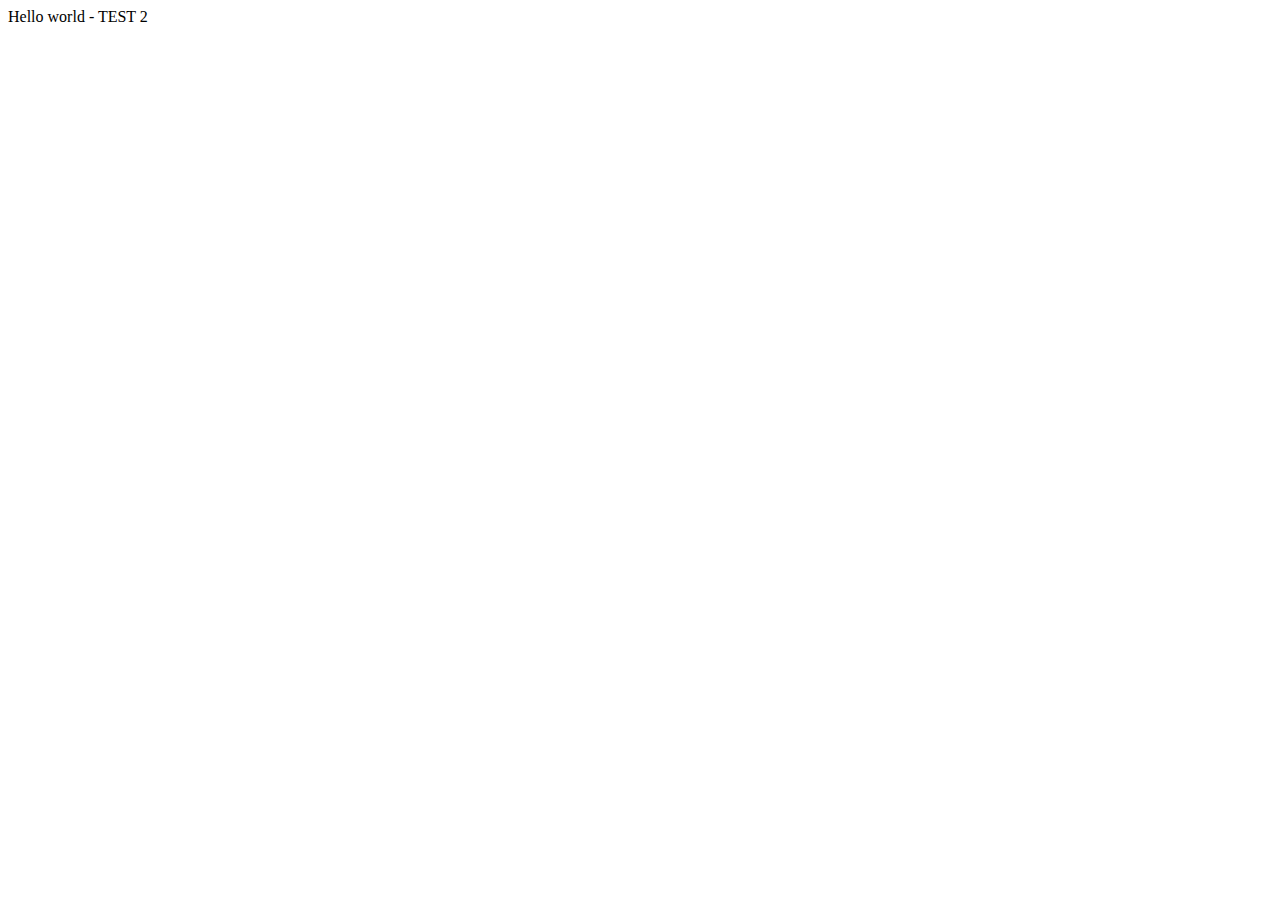
==== index.html @ 899333e4 "Add files in upload" ====
<!DOCTYPE html>
<html>

<head>
  <meta charset="utf-8">
  <meta name="viewport" content="width=device-width">
  <title>replit</title>
  <link href="style.css" rel="stylesheet" type="text/css" />
</head>

<body>
  Hello world - TEST 2
  <script src="script.js"></script>

  <!--
  This script places a badge on your repl's full-browser view back to your repl's cover
  page. Try various colors for the theme: dark, light, red, orange, yellow, lime, green,
  teal, blue, blurple, magenta, pink!
  -->
  <script src="https://replit.com/public/js/replit-badge-v2.js" theme="dark" position="bottom-right"></script>
</body>

</html>
---- style.css ----
html {
  height: 100%;
  width: 100%;
}
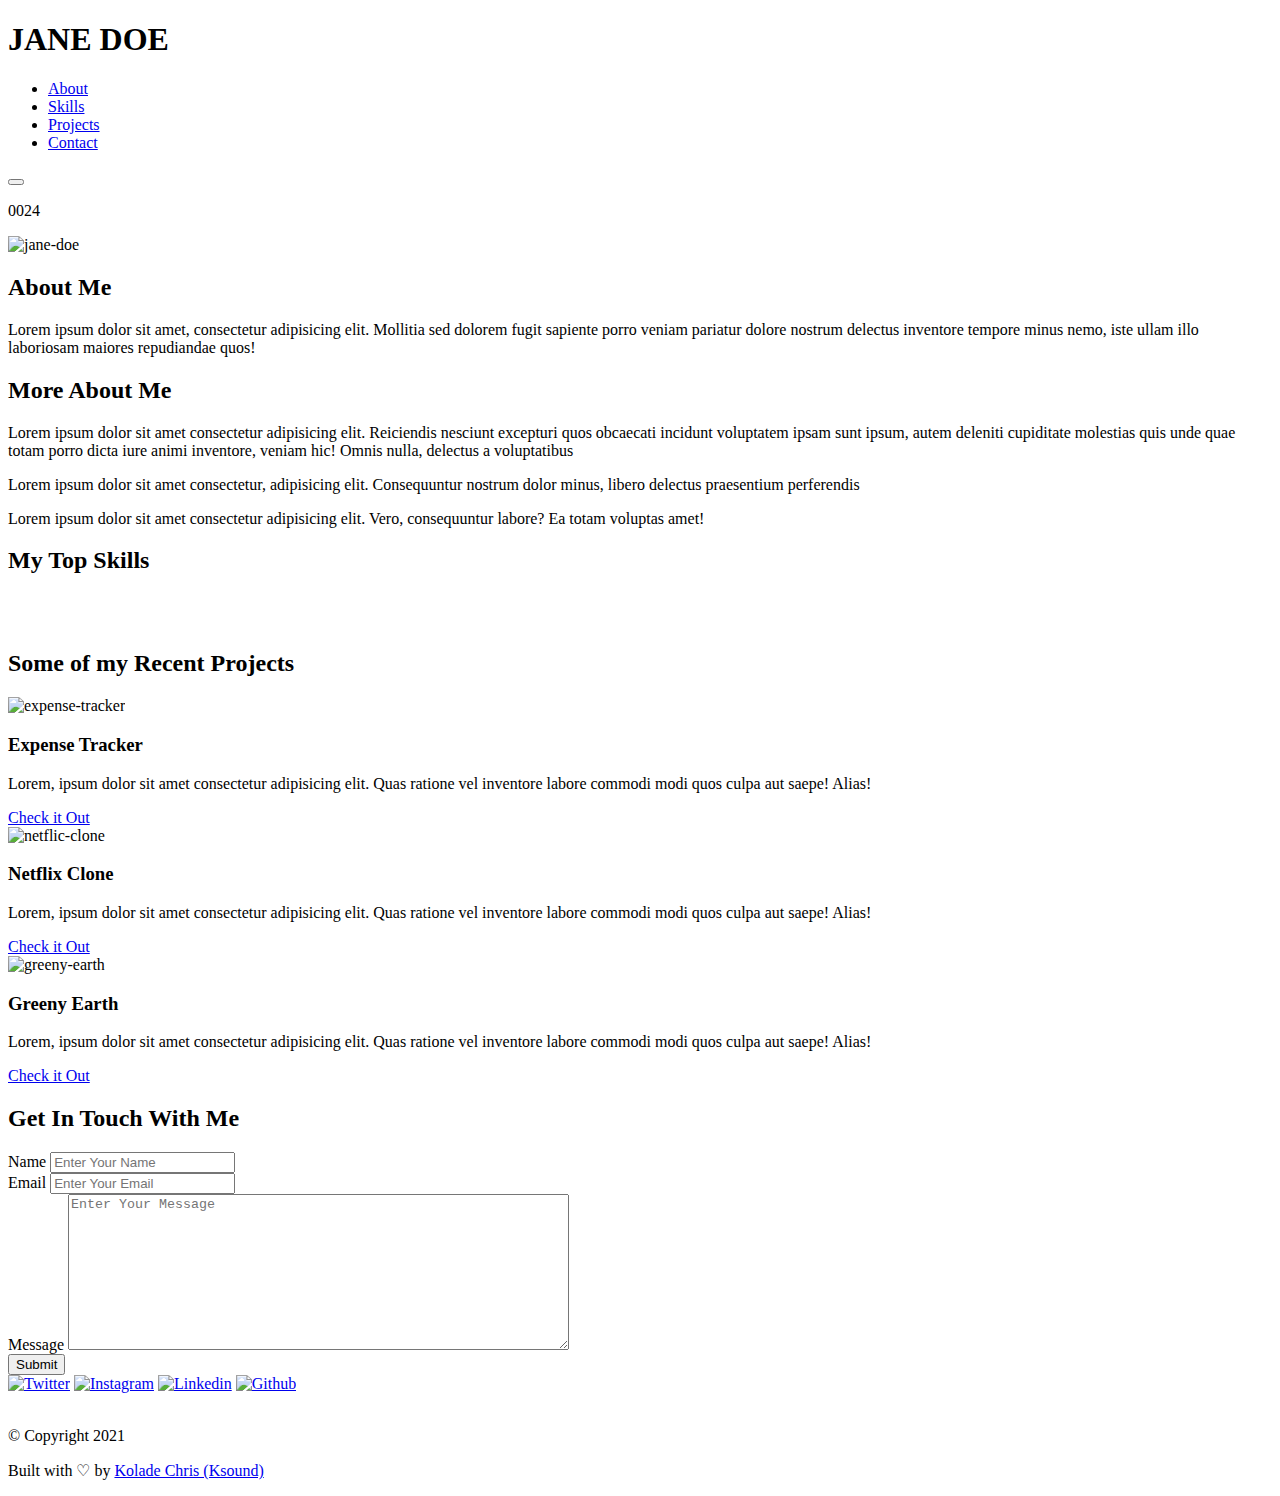
==== commit a3aa6e24: "Upload starter files" ====
--- a/index.html
+++ b/index.html
@@ -1,23 +1,187 @@
 <!DOCTYPE html>
-<html>
+<html lang="en">
 
 <head>
-  <meta charset="utf-8">
-  <meta name="viewport" content="width=device-width">
-  <title>replit</title>
-  <link href="style.css" rel="stylesheet" type="text/css" />
+  <meta charset="UTF-8" />
+  <meta http-equiv="X-UA-Compatible" content="IE=edge" />
+  <meta name="viewport" content="width=device-width, initial-scale=1.0" />
+
+  <!--CSS Styles -->
+  <link rel="stylesheet" href="assets/css/styles.css" />
+
+  <!-- Favicons -->
+  <link rel="apple-touch-icon" sizes="180x180" href="assets/icons/apple-touch-icon.png" />
+  <link rel="icon" type="image/png" sizes="32x32" href="assets/icons/favicon-32x32.png" />
+
+  <!-- Animate CSS CDN -->
+  <link rel="stylesheet" href="https://cdnjs.cloudflare.com/ajax/libs/animate.css/4.1.1/animate.min.css" />
+  <title>Jane Doe | Web Developer</title>
 </head>
 
 <body>
-  Hello world - TEST 2
-  <script src="script.js"></script>
+  <!-- Navbar -->
+  <nav>
+    <h1>JANE DOE</h1>
+    <ul class="navigation">
+      <li><a href="#about" class="nav-link">About</a></li>
+      <li><a href="#skills" class="nav-link">Skills</a></li>
+      <li><a href="#projects" class="nav-link">Projects</a></li>
+      <li><a href="#contact" class="nav-link">Contact</a></li>
+    </ul>
+    <button class="burger-menu" id="burger-menu">
+      <ion-icon class="bars" name="menu-outline"></ion-icon>
+      <!-- <ion-icon class="times" name="close-outline"></ion-icon> -->
+    </button>
+  </nav>
 
-  <!--
-  This script places a badge on your repl's full-browser view back to your repl's cover
-  page. Try various colors for the theme: dark, light, red, orange, yellow, lime, green,
-  teal, blue, blurple, magenta, pink!
-  -->
-  <script src="https://replit.com/public/js/replit-badge-v2.js" theme="dark" position="bottom-right"></script>
+  <p> 0024 </p>
+
+  <!-- Hero Section -->
+  <section class="hero" id="about">
+    <img src="assets/images/wfh_1.svg" alt="jane-doe" loading="lazy" class="hero-img" />
+    <div class="bio animate__animated animate__shakeX">
+      <h2 class="bio-title">About Me</h2>
+      <p class="bio-text">
+        Lorem ipsum dolor sit amet, consectetur adipisicing elit. Mollitia sed
+        dolorem fugit sapiente porro veniam pariatur dolore nostrum delectus
+        inventore tempore minus nemo, iste ullam illo laboriosam maiores
+        repudiandae quos!
+      </p>
+    </div>
+  </section>
+
+  <!-- More about -->
+  <section class="more-about">
+    <h2>More About Me</h2>
+    <p>
+      Lorem ipsum dolor sit amet consectetur adipisicing elit. Reiciendis
+      nesciunt excepturi quos obcaecati incidunt voluptatem ipsam sunt ipsum,
+      autem deleniti cupiditate molestias quis unde quae totam porro dicta
+      iure animi inventore, veniam hic! Omnis nulla, delectus a voluptatibus
+    </p>
+    <p>
+      Lorem ipsum dolor sit amet consectetur, adipisicing elit. Consequuntur
+      nostrum dolor minus, libero delectus praesentium perferendis
+    </p>
+    <p>
+      Lorem ipsum dolor sit amet consectetur adipisicing elit. Vero,
+      consequuntur labore? Ea totam voluptas amet!
+    </p>
+  </section>
+
+  <!-- Skills section -->
+  <section class="skills" id="skills">
+    <h2 class="skill-header">My Top Skills</h2>
+
+    <div class="skills-wrapper">
+      <div class="first-set animate__animated animate__pulse">
+        <img src="assets/icons/icons8-html-5.svg" alt="" loading="lazy" class="icon icon-card" />
+        <img src="assets/icons/icons8-css3.svg" alt="" loading="lazy" class="icon icon-card" />
+        <img src="assets/icons/icons8-javascript.svg" alt="" loading="lazy" class="icon icon-card" />
+      </div>
+
+      <div class="second-set animate__animated animate__pulse">
+        <img src="assets/icons/icons8-bootstrap.svg" alt="" loading="lazy" class="icon icon-card" />
+        <img src="assets/icons/icons8-react-native.svg" alt="" loading="lazy" class="icon icon-card" />
+        <img src="assets/icons/icons8-git.svg" alt="" loading="lazy" class="icon icon-card" />
+      </div>
+    </div>
+  </section>
+
+  <!-- Projects section -->
+  <section class="projects" id="projects">
+    <h2 class="projects-title">Some of my Recent Projects</h2>
+    <div class="projects-container">
+      <div class="project-container project-card">
+        <img src="assets/images/expenseTracker.png" alt="expense-tracker" loading="lazy" class="project-pic" />
+        <h3 class="project-title">Expense Tracker</h3>
+        <p class="project-details">
+          Lorem, ipsum dolor sit amet consectetur adipisicing elit. Quas
+          ratione vel inventore labore commodi modi quos culpa aut saepe!
+          Alias!
+        </p>
+        <a href="#" target="_blank" class="project-link">Check it Out</a>
+      </div>
+      <div class="project-container project-card">
+        <img src="assets/images/netflixClone.png" alt="netflic-clone" loading="lazy" class="project-pic" />
+        <h3 class="project-title">Netflix Clone</h3>
+        <p class="project-details">
+          Lorem, ipsum dolor sit amet consectetur adipisicing elit. Quas
+          ratione vel inventore labore commodi modi quos culpa aut saepe!
+          Alias!
+        </p>
+        <a href="#" target="_blank" class="project-link">Check it Out</a>
+      </div>
+      <div class="project-container project-card">
+        <img src="assets/images/greenyEarth.png" alt="greeny-earth" loading="lazy" class="project-pic" />
+        <h3 class="project-title">Greeny Earth</h3>
+        <p class="project-details">
+          Lorem, ipsum dolor sit amet consectetur adipisicing elit. Quas
+          ratione vel inventore labore commodi modi quos culpa aut saepe!
+          Alias!
+        </p>
+        <a href="#" target="_blank" class="project-link">Check it Out</a>
+      </div>
+    </div>
+  </section>
+
+  <!-- Contact section -->
+  <section class="contact" id="contact">
+    <h2>Get In Touch With Me</h2>
+    <div class="contact-form-container">
+      <div class="contact-form">
+        <form action="https://formspree.io/f/xyylnggw" method="POST">
+          <div class="form-control">
+            <label for="name">Name</label>
+            <input type="text" id="name" name="sender-name" placeholder="Enter Your Name" class="input-field"
+              required />
+          </div>
+          <div class="form-control">
+            <label for="email">Email</label>
+            <input type="email" id="email" name="sender-email" placeholder="Enter Your Email" class="input-field"
+              required />
+          </div>
+          <div class="form-control">
+            <label for="message">Message</label>
+            <textarea id="message" cols="60" rows="10" placeholder="Enter Your Message" name="message"
+              class="input-field" required></textarea>
+          </div>
+          <input type="submit" value="Submit" id="submit-btn" class="submit-btn" />
+        </form>
+      </div>
+    </div>
+  </section>
+
+  <!-- Social accounts - Fixed to the right -->
+  <div class="socials">
+    <a href="#" target="_blank"><img src="assets/icons/icons8-twitter-circled.gif" alt="Twitter" loading="lazy"
+        class="socicon" /></a>
+    <a href="#" target="_blank"><img src="assets/icons/icons8-instagram.gif" alt="Instagram" loading="lazy"
+        class="socicon" /></a>
+    <a href="#" target="_blank"><img src="assets/icons/icons8-linkedin-circled.gif" alt="Linkedin" loading="lazy"
+        class="socicon" /></a>
+    <a href="#" target="_blank"><img src="assets/icons/icons8-github.gif" alt="Github" class="socicon" /></a>
+  </div>
+
+  <!-- Scroll to top -->
+  <i class="scroll-up" id="scroll-up"><img src="assets/icons/icons8-upward-arrow.gif" class="socicon up-arrow"
+      alt="" /></i>
+
+  <!-- Footer section -->
+  <footer>
+    <p class="copy">&copy; Copyright 2021</p>
+    <p class="copy">
+      Built with &#x2661; by
+      <a href="https://twitter.com/koladechris" target="_blank">Kolade Chris (Ksound)</a>
+    </p>
+  </footer>
+
+  <!-- Website scripts -->
+  <script src="assets/js/app.js"></script>
+
+  <!-- Ion icons scripts -->
+  <script type="module" src="https://unpkg.com/ionicons@5.5.2/dist/ionicons/ionicons.esm.js"></script>
+  <script nomodule src="https://unpkg.com/ionicons@5.5.2/dist/ionicons/ionicons.js"></script>
 </body>
 
 </html>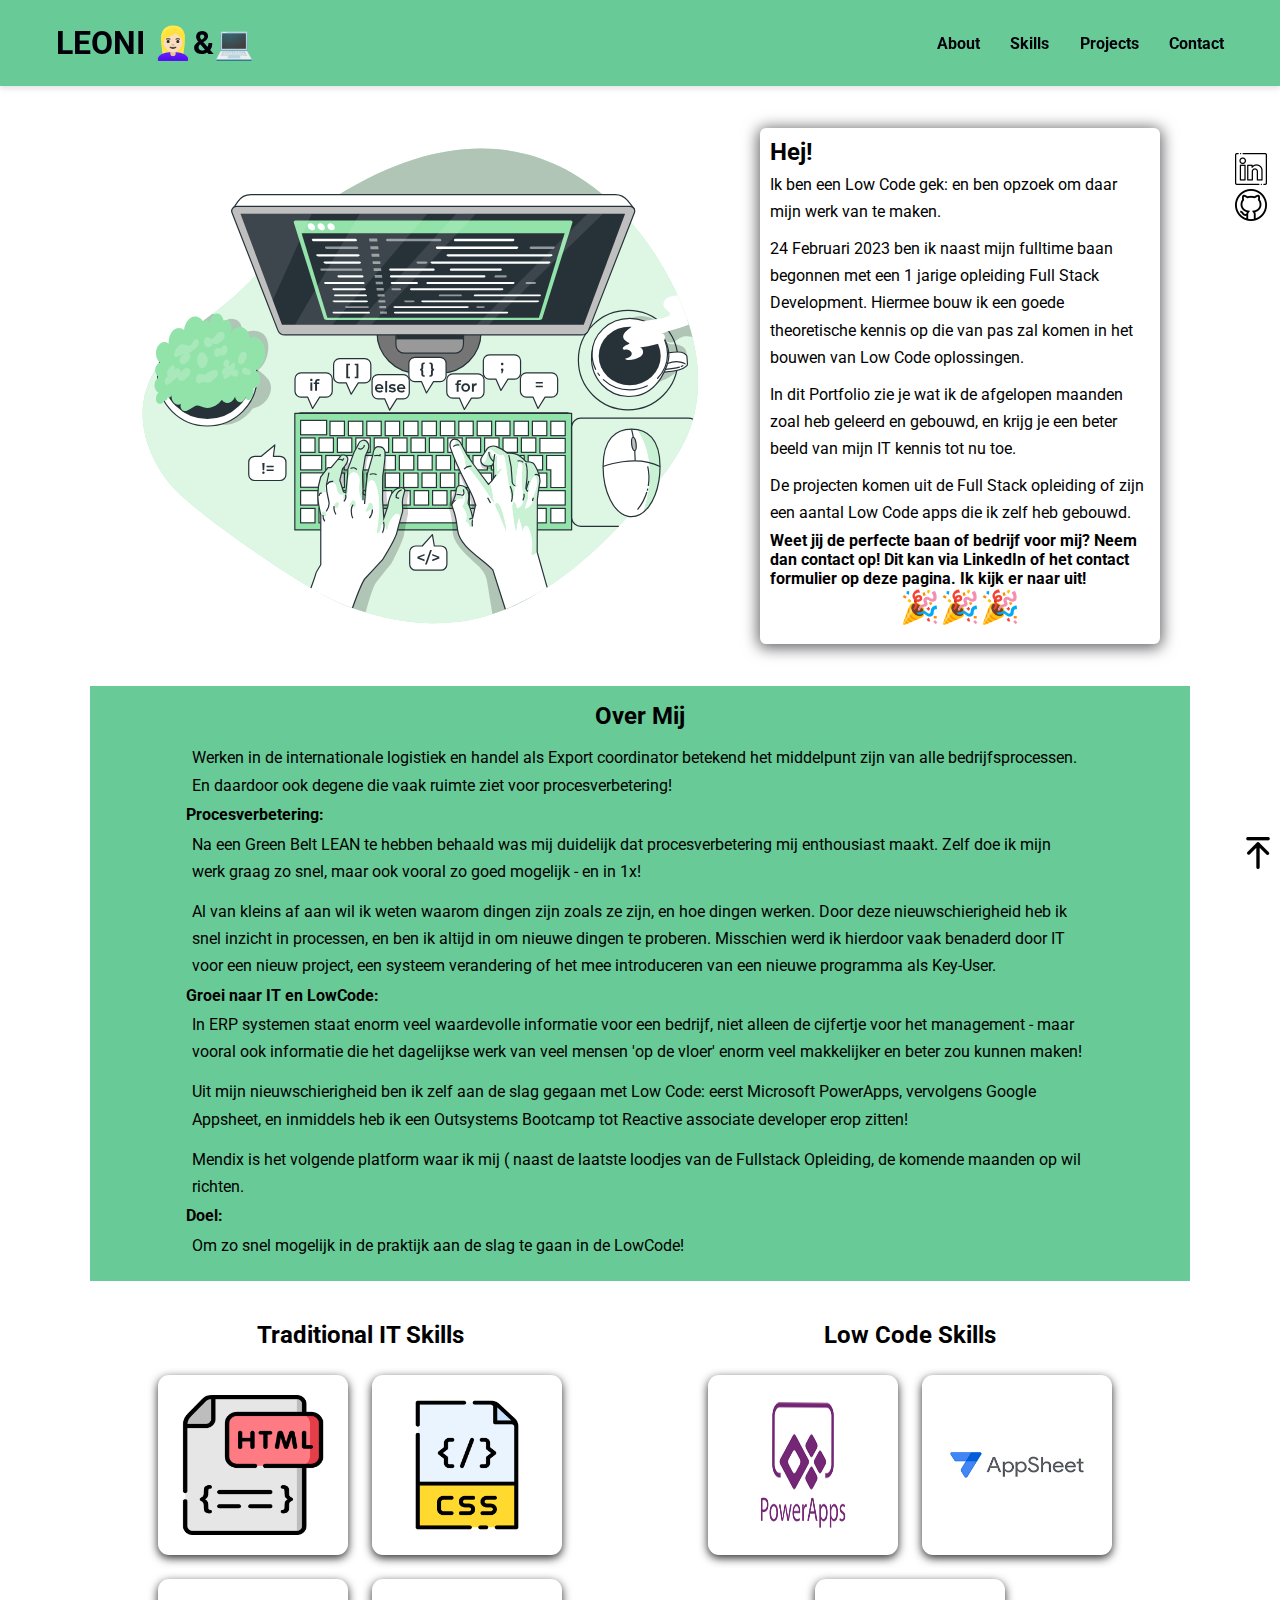
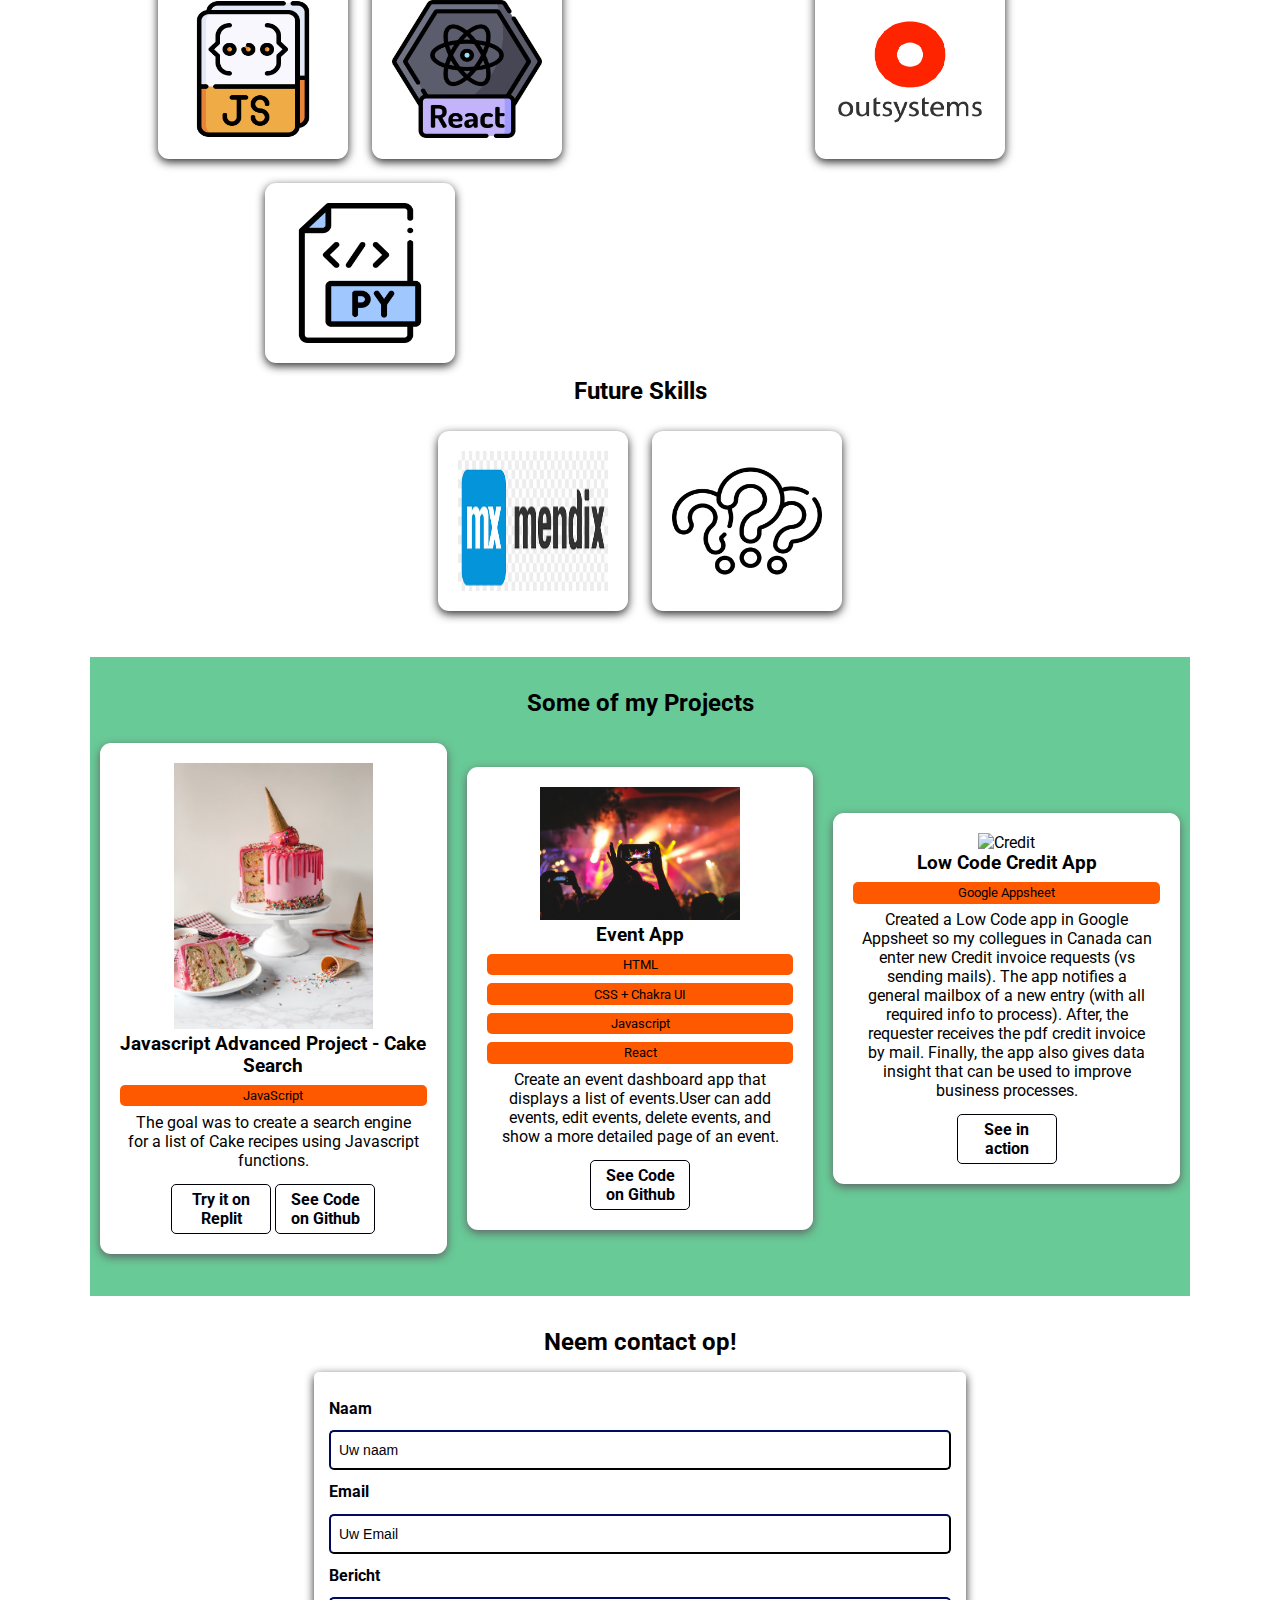
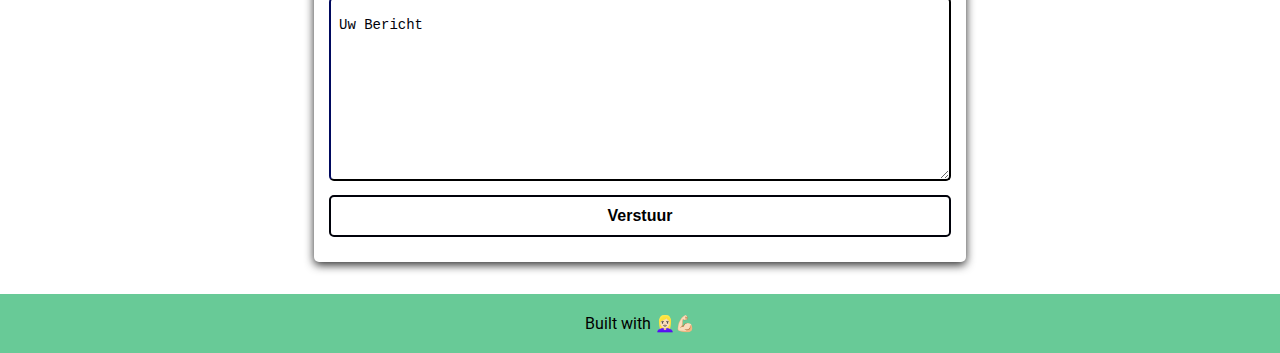
==== commit 84f93b93: "Recent changes" ====
--- a/index.html
+++ b/index.html
@@ -7,22 +7,22 @@
   <meta name="viewport" content="width=device-width, initial-scale=1.0" />
 
   <!--CSS Styles -->
-  <link rel="stylesheet" href="assets/css/styles.css" />
+  <link rel="stylesheet" href="/Portfolio/Assets/style.css" />
 
   <!-- Favicons -->
-  <link rel="apple-touch-icon" sizes="180x180" href="assets/icons/apple-touch-icon.png" />
+  <link rel="apple-touch-icon" sizes="180x180" href="Portfolio/Assets/Icons/github.png" />
   <link rel="icon" type="image/png" sizes="32x32" href="assets/icons/favicon-32x32.png" />
 
   <!-- Animate CSS CDN -->
   <link rel="stylesheet" href="https://cdnjs.cloudflare.com/ajax/libs/animate.css/4.1.1/animate.min.css" />
-  <title>Jane Doe | Web Developer</title>
+  <title>Leoni | Low Coder</title>
 </head>
 
 <body>
   <!-- Navbar -->
   <nav>
-    <h1>JANE DOE</h1>
-    <ul class="navigation">
+    <h1>LEONI 👱🏻‍♀️&💻 </h1>
+    <ul class="leoniw101githubio.lolow1.repl.conavigation">
       <li><a href="#about" class="nav-link">About</a></li>
       <li><a href="#skills" class="nav-link">Skills</a></li>
       <li><a href="#projects" class="nav-link">Projects</a></li>
@@ -34,119 +34,186 @@
     </button>
   </nav>
 
-  <p> 0024 </p>
+
 
   <!-- Hero Section -->
   <section class="hero" id="about">
-    <img src="assets/images/wfh_1.svg" alt="jane-doe" loading="lazy" class="hero-img" />
+    <img src="Portfolio/Assets/Images/10259340_4401278.svg" alt="Coding" loading="lazy" class="hero-img" />
     <div class="bio animate__animated animate__shakeX">
-      <h2 class="bio-title">About Me</h2>
+      <h2 class="bio-title">Hej!</h2>
       <p class="bio-text">
-        Lorem ipsum dolor sit amet, consectetur adipisicing elit. Mollitia sed
-        dolorem fugit sapiente porro veniam pariatur dolore nostrum delectus
-        inventore tempore minus nemo, iste ullam illo laboriosam maiores
-        repudiandae quos!
+        Ik ben een Low Code gek: en ben opzoek om daar mijn werk van te maken. </p>
+      <p>24 Februari 2023 ben ik naast mijn
+        fulltime baan begonnen met een 1 jarige opleiding Full Stack Development. Hiermee bouw ik een goede theoretische
+        kennis op die van pas zal komen in het bouwen van Low Code oplossingen. </p>
+      <p>
+        In dit Portfolio zie je wat ik de afgelopen maanden zoal heb geleerd en gebouwd, en krijg je een beter beeld van
+        mijn IT kennis tot nu toe.
       </p>
+      <p> De projecten komen uit de Full Stack opleiding of zijn een aantal Low Code apps die ik zelf heb gebouwd.</p>
+      <h4> Weet jij de perfecte baan of bedrijf voor mij? Neem dan contact op! Dit kan via LinkedIn of het contact
+        formulier op
+        deze pagina. Ik kijk er naar uit!</h4>
+      <div class="centered">
+        <h1> 🎉🎉🎉</h1>
+      </div>
     </div>
   </section>
 
   <!-- More about -->
   <section class="more-about">
-    <h2>More About Me</h2>
+    <h2>Over Mij</h2>
     <p>
-      Lorem ipsum dolor sit amet consectetur adipisicing elit. Reiciendis
-      nesciunt excepturi quos obcaecati incidunt voluptatem ipsam sunt ipsum,
-      autem deleniti cupiditate molestias quis unde quae totam porro dicta
-      iure animi inventore, veniam hic! Omnis nulla, delectus a voluptatibus
-    </p>
+      Werken in de internationale logistiek en handel als Export coordinator betekend het middelpunt zijn van alle
+      bedrijfsprocessen. En daardoor ook degene die vaak ruimte ziet voor procesverbetering!
+    </p>
+    <h4> Procesverbetering: </h4>
     <p>
-      Lorem ipsum dolor sit amet consectetur, adipisicing elit. Consequuntur
-      nostrum dolor minus, libero delectus praesentium perferendis
+      Na een Green Belt LEAN te hebben behaald was mij duidelijk dat procesverbetering mij enthousiast maakt. Zelf doe
+      ik mijn werk graag zo snel, maar ook vooral zo goed mogelijk - en in 1x!
     </p>
     <p>
-      Lorem ipsum dolor sit amet consectetur adipisicing elit. Vero,
-      consequuntur labore? Ea totam voluptas amet!
-    </p>
+      Al van kleins af aan wil ik weten waarom dingen zijn zoals ze zijn, en hoe dingen werken. Door deze
+      nieuwschierigheid heb ik snel inzicht in processen, en ben ik altijd in om nieuwe dingen te proberen. Misschien
+      werd ik hierdoor vaak benaderd door IT voor een nieuw project, een systeem verandering of het mee introduceren van
+      een nieuwe programma als Key-User.
+    </p>
+    <h4> Groei naar IT en LowCode:</h4>
+    <p> In ERP systemen staat enorm veel waardevolle informatie voor een bedrijf, niet alleen de cijfertje voor het
+      management - maar vooral ook informatie die het dagelijkse werk van veel mensen 'op de vloer' enorm veel
+      makkelijker en beter zou kunnen maken!</p>
+    <p> Uit mijn nieuwschierigheid ben ik zelf aan de slag gegaan met Low Code: eerst Microsoft PowerApps, vervolgens
+      Google Appsheet, en inmiddels heb ik een Outsystems Bootcamp tot Reactive associate developer erop zitten! </p>
+    <p> Mendix is het volgende platform waar ik mij ( naast de laatste loodjes van de Fullstack Opleiding, de komende
+      maanden op wil richten. </p>
+    <h4> Doel: </h4>
+    <p> Om zo snel mogelijk in de praktijk aan de slag te gaan in de LowCode! </p>
   </section>
 
   <!-- Skills section -->
   <section class="skills" id="skills">
-    <h2 class="skill-header">My Top Skills</h2>
-
-    <div class="skills-wrapper">
-      <div class="first-set animate__animated animate__pulse">
-        <img src="assets/icons/icons8-html-5.svg" alt="" loading="lazy" class="icon icon-card" />
-        <img src="assets/icons/icons8-css3.svg" alt="" loading="lazy" class="icon icon-card" />
-        <img src="assets/icons/icons8-javascript.svg" alt="" loading="lazy" class="icon icon-card" />
-      </div>
-
-      <div class="second-set animate__animated animate__pulse">
-        <img src="assets/icons/icons8-bootstrap.svg" alt="" loading="lazy" class="icon icon-card" />
-        <img src="assets/icons/icons8-react-native.svg" alt="" loading="lazy" class="icon icon-card" />
-        <img src="assets/icons/icons8-git.svg" alt="" loading="lazy" class="icon icon-card" />
+    <div class="column">
+      <h2 class="skill-header">Traditional IT Skills</h2>
+      <div class="skills-wrapper">
+        <div class="first-set animate__animated animate__pulse">
+          <img src="Portfolio/Assets/Icons/html-file.png" alt="" loading="lazy" class="icon icon-card" />
+          <img src="Portfolio/Assets/Icons/css.png" alt="" loading="lazy" class="icon icon-card" />
+          <img src="Portfolio/Assets/Icons/js-file.png" alt="" loading="lazy" class="icon icon-card" />
+          <img src="Portfolio/Assets/Icons/react.png" alt="" loading="lazy" class="icon icon-card" />
+          <img src="Portfolio/Assets/Icons/python.png" alt="" loading="lazy" class="icon icon-card" />
+        </div>
+      </div>
+    </div>
+
+    <div class="column">
+      <h2 class="skill-header">Low Code Skills</h2>
+      <div class="skills-wrapper">
+        <div class="second-set animate__animated animate__pulse">
+          <img src="Portfolio/Assets/Icons/powerapps-logo.png" alt="" loading="lazy" class="icon icon-card" />
+          <img src="Portfolio/Assets/Icons/appsheet-logo.png" alt="" loading="lazy" class="icon icon-card" />
+          <img src="Portfolio/Assets/Icons/Outsystems-Logo.png" alt="" loading="lazy" class="icon icon-card" />
+        </div>
+      </div>
+    </div>
+    </div>
+  </section>
+
+  <!-- Future Skills section -->
+  <section class="future-skills" id="future-skills">
+    <div class="centered-column">
+      <h2 class="skill-header">Future Skills</h2>
+      <div class="skills-wrapper">
+        <div class="future-skills-set animate__animated animate__pulse">
+          <img src="Portfolio/Assets/Icons/Mendix.png" alt="" loading="lazy" class="icon icon-card" />
+          <img src="Portfolio/Assets/Icons/question-mark.png" alt="" loading="lazy" class="icon icon-card" />
+        </div>
       </div>
     </div>
   </section>
 
   <!-- Projects section -->
   <section class="projects" id="projects">
-    <h2 class="projects-title">Some of my Recent Projects</h2>
+    <h2 class="projects-title">Some of my Projects</h2>
     <div class="projects-container">
+      <!-- Project 1 Cake Search -->
       <div class="project-container project-card">
-        <img src="assets/images/expenseTracker.png" alt="expense-tracker" loading="lazy" class="project-pic" />
-        <h3 class="project-title">Expense Tracker</h3>
+        <img src="Portfolio/Assets/Images/CakeSearch.jpg" alt="Javascript Advanced Project" loading="lazy"
+          class="project-pic" />
+        <h3 class="project-title">Javascript Advanced Project - Cake Search</h3>
+        <div class="skill-label">JavaScript</div>
         <p class="project-details">
-          Lorem, ipsum dolor sit amet consectetur adipisicing elit. Quas
-          ratione vel inventore labore commodi modi quos culpa aut saepe!
-          Alias!
+          The goal was to create a search engine for a list of Cake recipes using Javascript functions.
         </p>
-        <a href="#" target="_blank" class="project-link">Check it Out</a>
-      </div>
+        <div class="project-links-container">
+          <a href="https://replit.com/@LoLoW1/JS-module-7-assignment-cake-search-2" target="_blank"
+            class="button project-link"> Try it on Replit
+          </a>
+          <a href="https://github.com/LeoniW101/CakeSearchEngine" target="_blank" class="button project-link">
+            See Code on Github
+          </a>
+        </div>
+      </div>
+
+      <!-- Project 2 Event App -->
       <div class="project-container project-card">
-        <img src="assets/images/netflixClone.png" alt="netflic-clone" loading="lazy" class="project-pic" />
-        <h3 class="project-title">Netflix Clone</h3>
+        <img src="Portfolio/Assets/Images/event.jpg" alt="Event" loading="lazy" class="project-pic" />
+        <h3 class="project-title">Event App</h3>
+        <div class="skill-label">HTML</div>
+        <div class="skill-label">CSS + Chakra UI</div>
+        <div class="skill-label">Javascript</div>
+        <div class="skill-label">React</div>
         <p class="project-details">
-          Lorem, ipsum dolor sit amet consectetur adipisicing elit. Quas
-          ratione vel inventore labore commodi modi quos culpa aut saepe!
-          Alias!
+          Create an event dashboard app that displays a list of events.User can add events, edit events, delete events,
+          and show a more detailed page of an event.
         </p>
-        <a href="#" target="_blank" class="project-link">Check it Out</a>
-      </div>
+        <div class="project-links-container">
+          <a href="https://github.com/LeoniW101/ReactAdvFinalEventApp2" target="_blank" class="button project-link">
+            See Code on Github
+          </a>
+        </div>
+      </div>
+
+      <!-- Project 3 Credit App Google Appsheet-->
       <div class="project-container project-card">
-        <img src="assets/images/greenyEarth.png" alt="greeny-earth" loading="lazy" class="project-pic" />
-        <h3 class="project-title">Greeny Earth</h3>
+        <img src="Portfolio/Assets/Images/creditburnmoney.jpg" alt="Credit" loading="lazy" class="project-pic" />
+        <h3 class="project-title">Low Code Credit App</h3>
+        <div class="skill-label">Google Appsheet</div>
         <p class="project-details">
-          Lorem, ipsum dolor sit amet consectetur adipisicing elit. Quas
-          ratione vel inventore labore commodi modi quos culpa aut saepe!
-          Alias!
+          Created a Low Code app in Google Appsheet so my collegues in Canada can enter new Credit invoice requests (vs
+          sending mails).
+          The app notifies a general mailbox of a new entry (with all required info to process).
+          After, the requester receives the pdf credit invoice by mail.
+          Finally, the app also gives data insight that can be used to improve business processes.
         </p>
-        <a href="#" target="_blank" class="project-link">Check it Out</a>
-      </div>
-    </div>
+        <div class="project-links-container">
+          <a href="https://drive.google.com/file/d/1ekqKwe8Qm0S_aRk3xvrLtmcWbWEdxR71/view?usp=drive_link"
+            target="_blank" class="button project-link">
+            See in action
+          </a>
+        </div>
+      </div>
   </section>
 
   <!-- Contact section -->
   <section class="contact" id="contact">
-    <h2>Get In Touch With Me</h2>
+    <h2>Neem contact op!</h2>
     <div class="contact-form-container">
       <div class="contact-form">
         <form action="https://formspree.io/f/xyylnggw" method="POST">
           <div class="form-control">
-            <label for="name">Name</label>
-            <input type="text" id="name" name="sender-name" placeholder="Enter Your Name" class="input-field"
-              required />
+            <label for="name">Naam</label>
+            <input type="text" id="name" name="sender-name" placeholder="Uw naam" class="input-field" required />
           </div>
           <div class="form-control">
             <label for="email">Email</label>
-            <input type="email" id="email" name="sender-email" placeholder="Enter Your Email" class="input-field"
-              required />
+            <input type="email" id="email" name="sender-email" placeholder="Uw Email" class="input-field" required />
           </div>
           <div class="form-control">
-            <label for="message">Message</label>
-            <textarea id="message" cols="60" rows="10" placeholder="Enter Your Message" name="message"
-              class="input-field" required></textarea>
+            <label for="message">Bericht</label>
+            <textarea id="message" cols="60" rows="10" placeholder="Uw Bericht" name="message" class="input-field"
+              required></textarea>
           </div>
-          <input type="submit" value="Submit" id="submit-btn" class="submit-btn" />
+          <input type="submit" value="Verstuur" id="submit-btn" class="submit-btn" />
         </form>
       </div>
     </div>
@@ -154,25 +221,23 @@
 
   <!-- Social accounts - Fixed to the right -->
   <div class="socials">
-    <a href="#" target="_blank"><img src="assets/icons/icons8-twitter-circled.gif" alt="Twitter" loading="lazy"
+    <a href="https://linkedin.com/in/leoni-w-59a58b10a" target="_blank">
+      <img src="Portfolio/Assets/Icons/linkedin.png" alt="Linkedin" loading="lazy" class="socicon" />
+    </a>
+    <a href="https://github.com/LeoniW101" target="_blank"><img src="Portfolio/Assets/Icons/github.png" alt="Github"
         class="socicon" /></a>
-    <a href="#" target="_blank"><img src="assets/icons/icons8-instagram.gif" alt="Instagram" loading="lazy"
-        class="socicon" /></a>
-    <a href="#" target="_blank"><img src="assets/icons/icons8-linkedin-circled.gif" alt="Linkedin" loading="lazy"
-        class="socicon" /></a>
-    <a href="#" target="_blank"><img src="assets/icons/icons8-github.gif" alt="Github" class="socicon" /></a>
   </div>
 
   <!-- Scroll to top -->
-  <i class="scroll-up" id="scroll-up"><img src="assets/icons/icons8-upward-arrow.gif" class="socicon up-arrow"
-      alt="" /></i>
+  <i class="scroll-up" id="scroll-up">
+    <img src="Portfolio/Assets/Icons/arrow-up.png" class="socicon up-arrow" alt="Up" />
+  </i>
+  <script src="Portfolio/Assets/script.js"></script>
 
   <!-- Footer section -->
   <footer>
-    <p class="copy">&copy; Copyright 2021</p>
     <p class="copy">
-      Built with &#x2661; by
-      <a href="https://twitter.com/koladechris" target="_blank">Kolade Chris (Ksound)</a>
+      Built with 👱🏻‍♀️💪🏻
     </p>
   </footer>
 
--- a/Portfolio/Assets/style.css
+++ b/Portfolio/Assets/style.css
@@ -0,0 +1,502 @@
+@import url("https://fonts.googleapis.com/css2?family=Roboto:ital,wght@0,400;0,900;1,700&display=swap");
+
+/* Variables */
+:root {
+  --font-family: "Roboto", sans-serif;
+  --normal-font: 400;
+  --bold-font: 700;
+  --bolder-font: 900;
+  --bg-color: #68ca97;
+  --primary-color: #00010a;
+  --secondary-color: #ffffff;
+  --primary-shadow: #616265;
+  --secondary-shadow: #2b2b2b;
+  --label-bg-color: #ff5900;
+  --button-border-color: #00010a;
+  --button-hover-bg-color: #ffffff;
+  --button-hover-text-color: #ff5900;
+  --button-hover-border-color: #ff5900;
+  --bottom-margin: 0.5rem;
+  --bottom-margin-2: 1rem;
+  --line-height: 1.7rem;
+  --transition: 0.3s;
+}
+
+/* Variables end */
+
+html {
+  scroll-behavior: smooth;
+}
+
+/* CSS Resets */
+* {
+  margin: 0;
+  padding: 0;
+  box-sizing: border-box;
+  /* border: 2px solid red; */
+}
+
+ul {
+  list-style-type: none;
+}
+
+a {
+  text-decoration: none;
+  color: var(--primary-color);
+}
+
+a:hover {
+  color: var(--secondary-color);
+}
+
+body {
+  font-family: var(--font-family);
+}
+
+section {
+  max-width: 1100px;
+  margin: auto;
+}
+
+/* CSS Resets end */
+
+/* Navbar */
+nav {
+  position: sticky;
+  top: 0;
+  left: 0;
+  z-index: 1;
+  display: flex;
+  align-items: center;
+  justify-content: space-between;
+  padding: 1.5rem 3.5rem;
+  background-color: var(--bg-color);
+  box-shadow: 0 3px 5px rgba(0, 0, 0, 0.1);
+}
+
+nav h1 {
+  color: var(--primary-color);
+}
+
+nav a {
+  color: var(--primary-color);
+  transition: var(--transition);
+}
+
+nav a:hover {
+  color: var(--secondary-color);
+  border-bottom: 2px solid var(--secondary-color);
+}
+
+nav ul {
+  display: flex;
+  gap: 1.9rem;
+}
+
+nav ul li {
+  font-weight: var(--bold-font);
+}
+
+.burger-menu {
+  color: var(--primary-color);
+  font-size: 2rem;
+  border: 0;
+  background-color: transparent;
+  cursor: pointer;
+  display: none;
+}
+
+/* Navbar ends */
+
+/* Hero section */
+.hero {
+  display: flex;
+  align-items: center;
+  justify-content: center;
+  gap: 2.5rem;
+  max-width: 68.75rem;
+  margin: auto;
+}
+
+.hero img {
+  height: 37.5rem;
+  width: 37.5rem;
+}
+
+.bio {
+  width: 25rem;
+  padding: 0.625rem;
+  border-radius: 6px;
+  box-shadow: 0px 2px 15px 2px var(--primary-shadow);
+}
+
+.bio h1 {
+  margin-bottom: var(--bottom-margin);
+}
+
+.bio p {
+  line-height: var(--line-height);
+  padding: 0.3rem 0;
+}
+
+.centered {
+  text-align: center;
+}
+
+/* Hero section ends */
+
+
+/* More about */
+.more-about {
+  background-color: var(--bg-color);
+  padding: 1rem 6rem;
+}
+
+.more-about h2 {
+  margin-bottom: var(--bottom-margin);
+  text-align: center;
+}
+
+.more-about p {
+  line-height: var(--line-height);
+  padding: 0.4rem;
+}
+
+/* More about ends */
+
+
+/* Skills section */
+.skills {
+  max-width: 68.75rem;
+  margin: auto;
+  text-align: center;
+  margin-top: 2.5rem;
+  display: flex;
+  justify-content: space-between;
+}
+
+.column {
+  width: calc(50% - 10px);
+  margin-right: 10px;
+}
+
+.skill-header {
+  margin-bottom: 1rem;
+}
+
+.skills-wrapper img {
+  padding: 1.25rem;
+}
+
+.icon {
+  width: 11.875rem;
+  height: 11.25rem;
+}
+
+.future-skills {
+  text-align: center;
+}
+
+.centered-column {
+  width: 100%;
+}
+
+.icon-card {
+  transition: transform 0.3s ease;
+}
+
+.icon-card:hover {
+  transform: scale(1.1);
+
+}
+
+/* Skills section ends */
+
+
+/* Projects section */
+.projects {
+  background-color: var(--bg-color);
+  padding: 32px 0;
+  margin-top: 2rem;
+}
+
+.project-pic {
+  width: 65%;
+  height: 50%;
+}
+
+.projects-container {
+  display: flex;
+  align-items: center;
+  justify-content: center;
+}
+
+.projects-title {
+  text-align: center;
+  margin-bottom: 1rem;
+}
+
+.project-container {
+  text-align: center;
+  width: 21.875rem;
+  padding: 1rem;
+}
+
+.project-container p {
+  padding: 0.4rem;
+}
+
+.project-title {
+  margin-bottom: var(--bottom-margin);
+}
+
+.skill-label {
+  background-color: var(--label-bg-color);
+  color: var(--label-text-color);
+  padding: 0.2rem 0.5rem;
+  border-radius: 5px;
+  font-size: 0.8rem;
+  margin-top: 0.5rem;
+}
+
+.project-details {
+  margin-bottom: var(--bottom-margin);
+}
+
+.project-link {
+  text-decoration: none;
+  padding: 5px 10px;
+  border: 1px solid var(--button-border-color);
+  border-radius: 5px;
+  font-weight: bold;
+  display: inline-flex;
+  align-items: center;
+  width: 100px;
+}
+
+.project-link:hover {
+  background-color: var(--button-hover-bg-color);
+  color: var(--button-hover-text-color);
+  border: 1px solid var(--button-hover-border-color);
+}
+
+/* Projects section ends */
+
+/* Contacts section */
+.contact {
+  margin-top: 2rem;
+}
+
+.contact h2 {
+  text-align: center;
+  margin-bottom: var(--bottom-margin-2);
+}
+
+.contact-form-container {
+  max-width: 40.75rem;
+  margin: 0 auto;
+  padding: 0.938rem;
+  border-radius: 5px;
+  box-shadow: 0 3px 10px var(--secondary-shadow);
+}
+
+.contact-form-container label {
+  line-height: 2.7em;
+  font-weight: var(--bold-font);
+  color: var(--primary-color);
+}
+
+.contact-form-container textarea {
+  min-height: 6.25rem;
+  font-size: 14px;
+}
+
+.contact-form-container .input-field {
+  width: 100%;
+  padding-top: 10px;
+  padding-bottom: 10px;
+  border-radius: 5px;
+  border: none;
+  border: 2px outset var(--primary-color);
+  font-size: 0.875rem;
+  outline: none;
+}
+
+.input-field::placeholder {
+  padding: 0.5rem;
+  color: var(--primary-color);
+}
+
+.submit-btn {
+  width: 100%;
+  padding: 10px;
+  margin: 10px 0;
+  background-color: #fff;
+  border: 2px solid var(--primary-color);
+  border-radius: 5px;
+  font-size: 1rem;
+  font-weight: var(--bold-font);
+  transition: var(--transition);
+}
+
+.submit-btn:hover {
+  background-color: var(--primary-color);
+  border: 2px solid var(--primary-color);
+  cursor: pointer;
+}
+
+/* Contacts section ends */
+
+/* Social buttons */
+.socials {
+  display: flex;
+  flex-direction: column;
+  position: fixed;
+  right: 1%;
+  bottom: 75%;
+}
+
+.socicon {
+  width: 2rem;
+  height: 2rem;
+}
+
+/* Social button ends */
+
+/* Scroll to top button */
+.scroll-up {
+  position: fixed;
+  right: 0.5%;
+  bottom: 3%;
+  cursor: pointer;
+}
+
+.up-arrow {
+  width: 2rem;
+  height: 2rem;
+}
+
+/* Scroll to top button ends */
+
+/* Footer section */
+footer {
+  background-color: var(--bg-color);
+  padding: 1.25rem;
+  text-align: center;
+  margin: 2rem 0 0;
+}
+
+/* Footer section ends */
+
+/* General (utilities) */
+.icon-card {
+  background-color: #fff;
+  border-radius: 11px;
+  box-shadow: 0 3px 10px var(--secondary-shadow);
+  padding: 20px;
+  margin: 10px;
+}
+
+.project-card {
+  background-color: #fff;
+  border-radius: 11px;
+  box-shadow: 0 3px 10px var(--primary-shadow);
+  padding: 20px;
+  margin: 10px;
+}
+
+/* Media queries for responsiveness */
+@media screen and (max-width: 720px) {
+  nav {
+    padding: 1.5rem 1rem;
+  }
+
+  nav ul {
+    position: fixed;
+    background-color: var(--bg-color);
+    flex-direction: column;
+    top: 86px;
+    left: 10%;
+    width: 80%;
+    text-align: center;
+    transform: translateX(120%);
+    transition: transform 0.5s ease-in;
+  }
+
+  nav ul li {
+    margin: 8px;
+  }
+
+  .burger-menu {
+    display: block;
+  }
+
+  nav ul.show {
+    transform: translateX(0);
+  }
+
+  .hero {
+    margin-top: -4rem;
+    flex-direction: column;
+    gap: 0;
+  }
+
+  .hero img {
+    height: 37.5rem;
+    width: 30rem;
+  }
+
+  .bio {
+    margin-top: -7rem;
+    width: 20.5rem;
+  }
+
+  .more-about {
+    margin-top: 2rem;
+    padding: 1rem 3.5rem;
+  }
+
+  .more-about h2 {
+    text-align: center;
+  }
+
+  .more-about p {
+    text-align: justify;
+  }
+
+  .icon {
+    width: 5.875rem;
+    height: 5.25rem;
+  }
+
+  .projects-container {
+    flex-direction: column;
+  }
+
+  .project-container {
+    width: 20.875rem;
+  }
+
+  .contact-form-container {
+    max-width: 23.75rem;
+  }
+}
+
+@media screen and (max-width: 420px) {
+  .hero img {
+    height: 37.5rem;
+    width: 23rem;
+  }
+
+  .bio {
+    width: 18.3rem;
+  }
+
+  .project-container {
+    width: 17.875rem;
+  }
+
+  .contact-form-container {
+    max-width: 17.75rem;
+  }
+}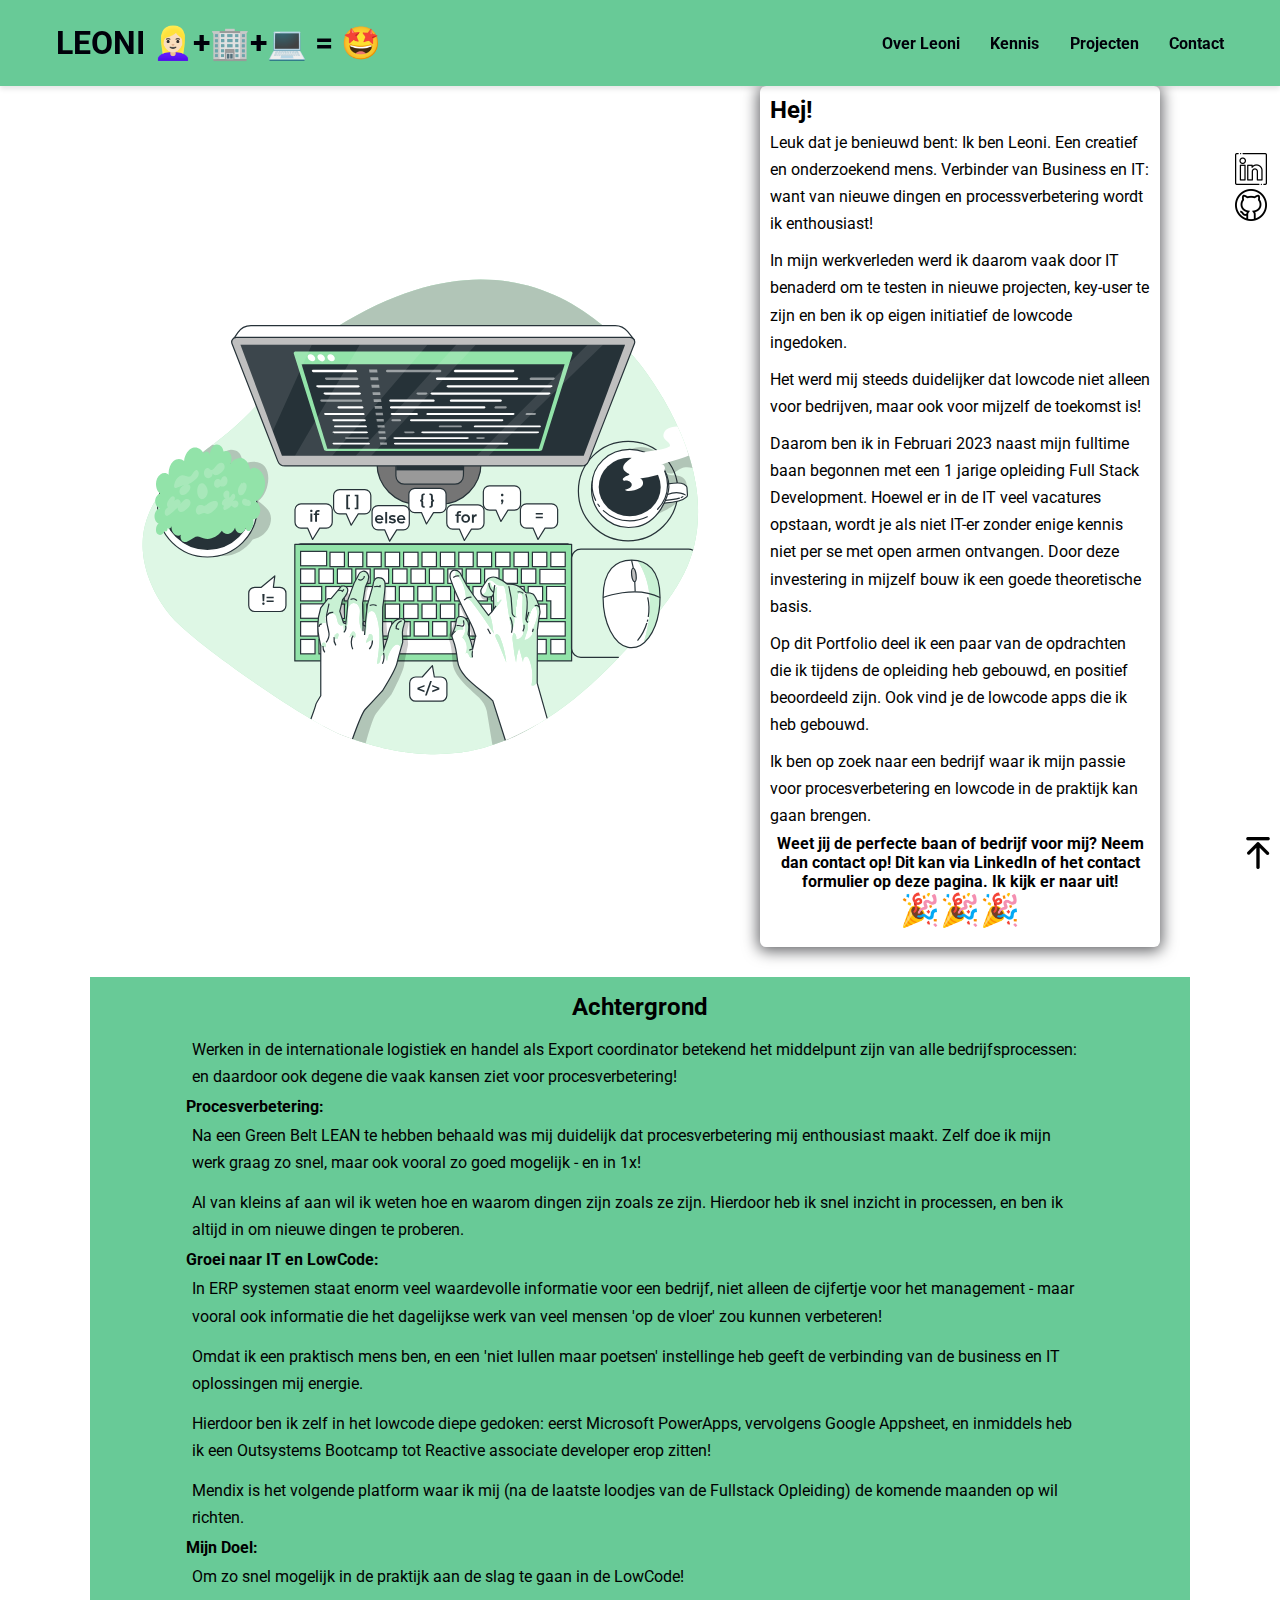
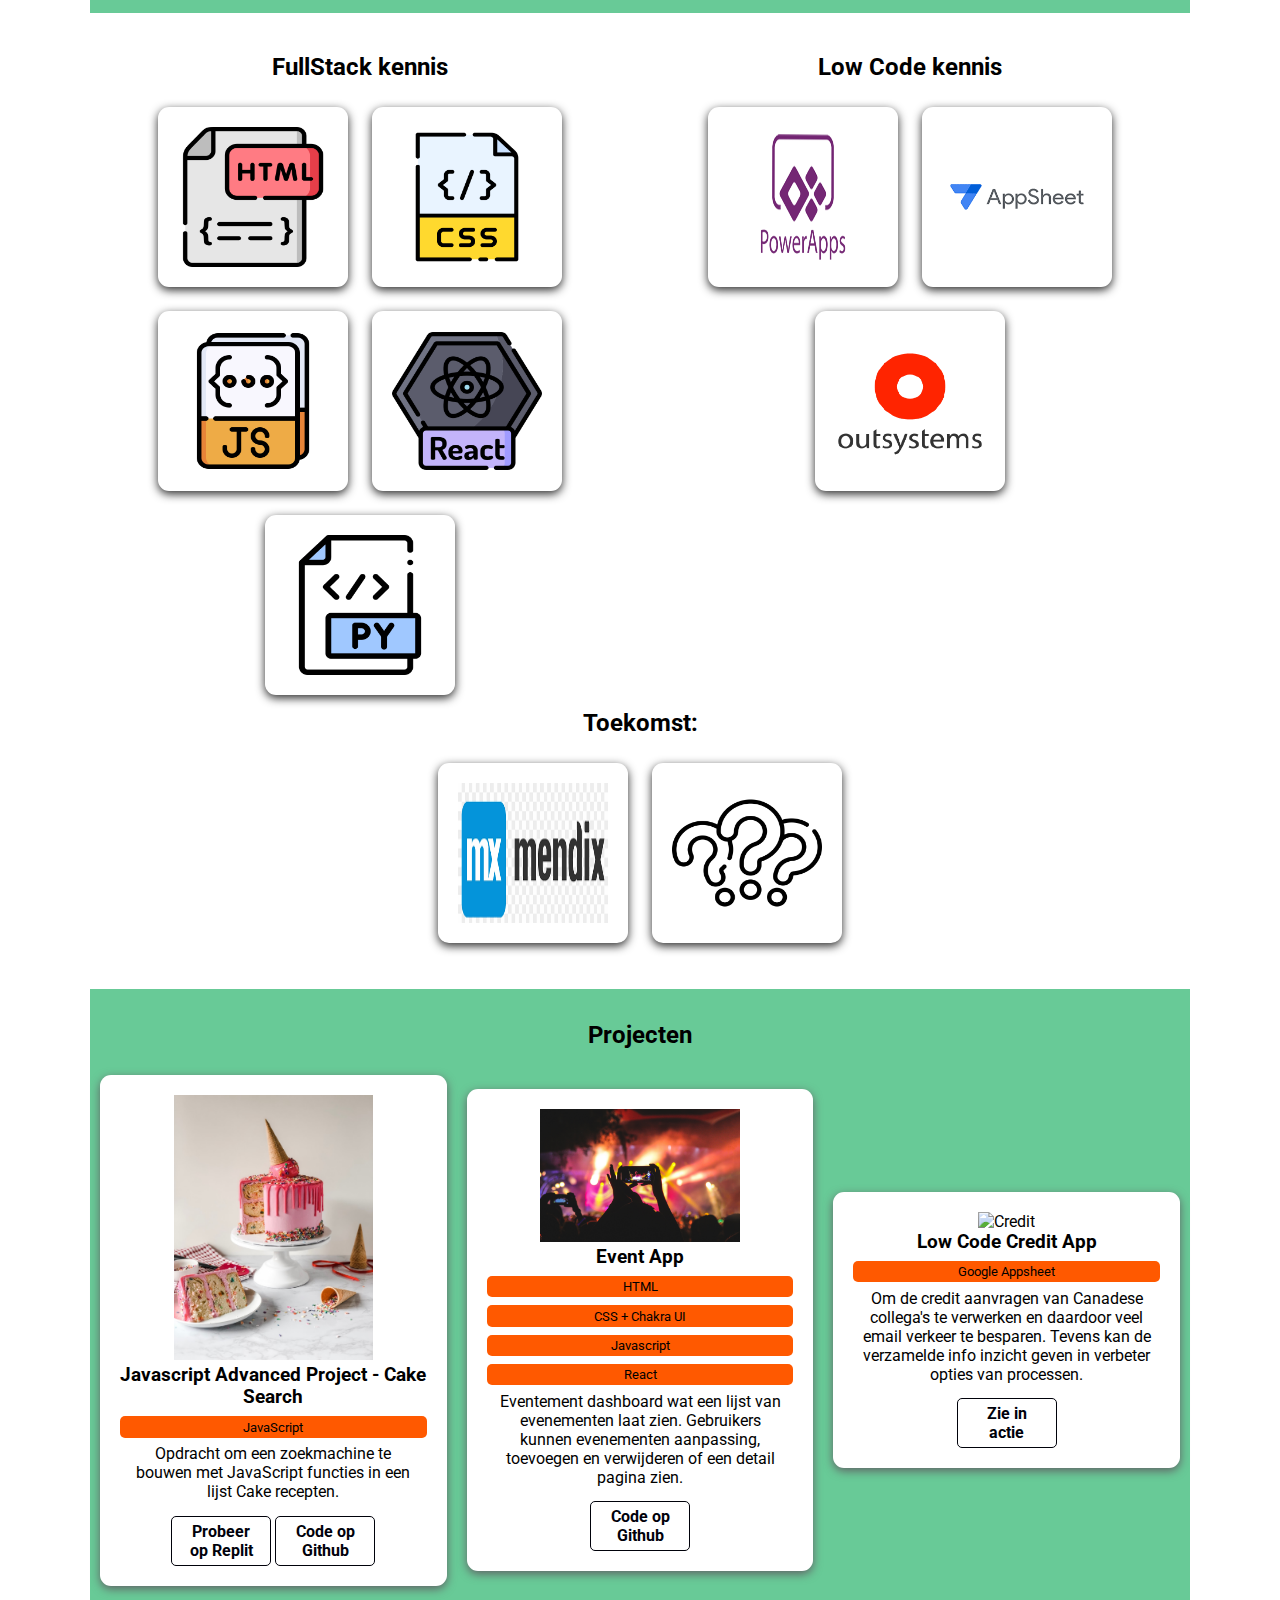
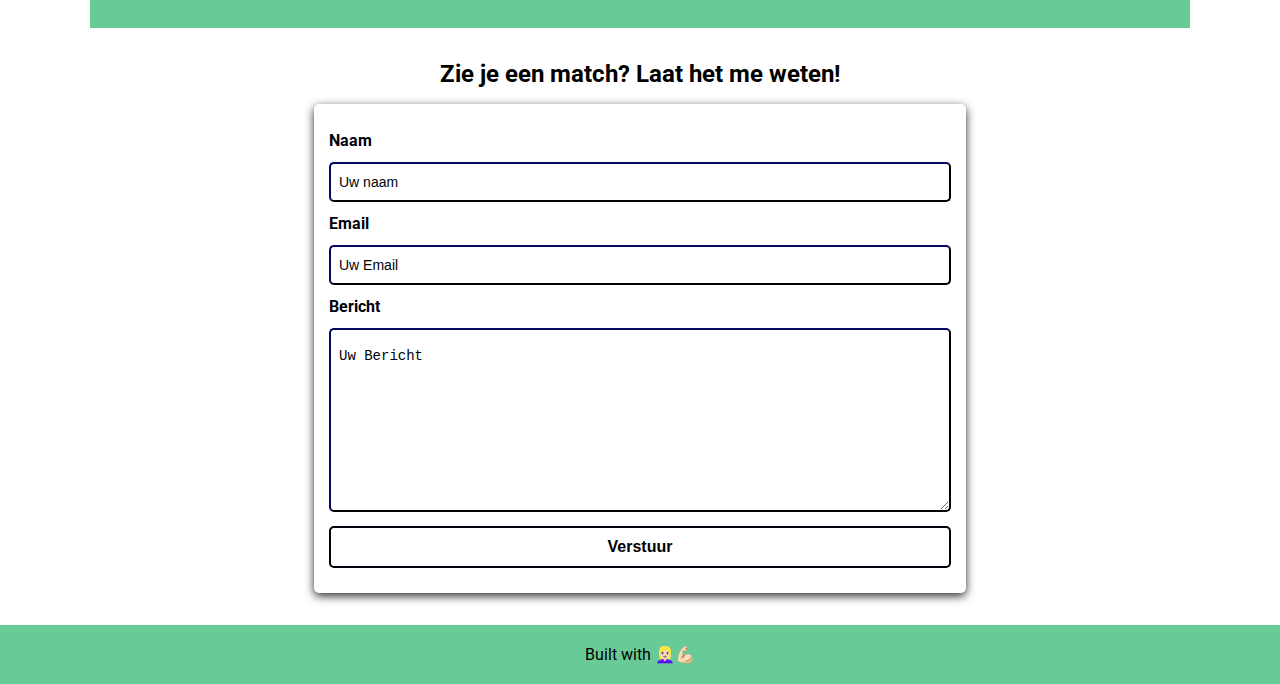
==== commit 53ca7b96: "Text changes" ====
--- a/index.html
+++ b/index.html
@@ -21,11 +21,11 @@
 <body>
   <!-- Navbar -->
   <nav>
-    <h1>LEONI 👱🏻‍♀️&💻 </h1>
+    <h1>LEONI 👱🏻‍♀️+🏢+💻 = 🤩 </h1>
     <ul class="leoniw101githubio.lolow1.repl.conavigation">
-      <li><a href="#about" class="nav-link">About</a></li>
-      <li><a href="#skills" class="nav-link">Skills</a></li>
-      <li><a href="#projects" class="nav-link">Projects</a></li>
+      <li><a href="#about" class="nav-link">Over Leoni</a></li>
+      <li><a href="#skills" class="nav-link">Kennis</a></li>
+      <li><a href="#projects" class="nav-link">Projecten</a></li>
       <li><a href="#contact" class="nav-link">Contact</a></li>
     </ul>
     <button class="burger-menu" id="burger-menu">
@@ -42,18 +42,31 @@
     <div class="bio animate__animated animate__shakeX">
       <h2 class="bio-title">Hej!</h2>
       <p class="bio-text">
-        Ik ben een Low Code gek: en ben opzoek om daar mijn werk van te maken. </p>
-      <p>24 Februari 2023 ben ik naast mijn
-        fulltime baan begonnen met een 1 jarige opleiding Full Stack Development. Hiermee bouw ik een goede theoretische
-        kennis op die van pas zal komen in het bouwen van Low Code oplossingen. </p>
+        Leuk dat je benieuwd bent: Ik ben Leoni. Een creatief en onderzoekend mens. Verbinder van Business en IT: want
+        van nieuwe dingen en
+        processverbetering wordt ik
+        enthousiast!</p>
+      <p>In mijn werkverleden werd ik daarom vaak door IT benaderd om te testen in nieuwe
+        projecten, key-user te zijn en ben ik op eigen initiatief de lowcode ingedoken.</p>
+      <p>Het werd mij steeds duidelijker dat lowcode niet alleen voor bedrijven, maar ook voor mijzelf de toekomst is!
+      </p>
       <p>
-        In dit Portfolio zie je wat ik de afgelopen maanden zoal heb geleerd en gebouwd, en krijg je een beter beeld van
-        mijn IT kennis tot nu toe.
+        Daarom ben ik in Februari 2023 naast mijn
+        fulltime baan begonnen met een 1 jarige opleiding Full Stack Development. Hoewel er in de IT veel vacatures
+        opstaan, wordt je als niet IT-er zonder enige kennis niet per se met open armen ontvangen. Door deze investering
+        in mijzelf bouw ik een goede theoretische basis.</p>
+      <p>
+        Op dit Portfolio deel ik een paar van de opdrachten die ik tijdens de opleiding heb gebouwd, en positief
+        beoordeeld zijn.
+        Ook vind je de lowcode apps die ik heb gebouwd.
       </p>
-      <p> De projecten komen uit de Full Stack opleiding of zijn een aantal Low Code apps die ik zelf heb gebouwd.</p>
-      <h4> Weet jij de perfecte baan of bedrijf voor mij? Neem dan contact op! Dit kan via LinkedIn of het contact
-        formulier op
-        deze pagina. Ik kijk er naar uit!</h4>
+      <p> Ik ben op zoek naar een bedrijf waar ik mijn passie voor procesverbetering en lowcode in de praktijk kan gaan
+        brengen. </p>
+      <div class="centered">
+        <h4> Weet jij de perfecte baan of bedrijf voor mij? Neem dan contact op! Dit kan via LinkedIn of het contact
+          formulier op
+          deze pagina. Ik kijk er naar uit!</h4>
+      </div>
       <div class="centered">
         <h1> 🎉🎉🎉</h1>
       </div>
@@ -62,10 +75,10 @@
 
   <!-- More about -->
   <section class="more-about">
-    <h2>Over Mij</h2>
+    <h2>Achtergrond</h2>
     <p>
       Werken in de internationale logistiek en handel als Export coordinator betekend het middelpunt zijn van alle
-      bedrijfsprocessen. En daardoor ook degene die vaak ruimte ziet voor procesverbetering!
+      bedrijfsprocessen: en daardoor ook degene die vaak kansen ziet voor procesverbetering!
     </p>
     <h4> Procesverbetering: </h4>
     <p>
@@ -73,27 +86,27 @@
       ik mijn werk graag zo snel, maar ook vooral zo goed mogelijk - en in 1x!
     </p>
     <p>
-      Al van kleins af aan wil ik weten waarom dingen zijn zoals ze zijn, en hoe dingen werken. Door deze
-      nieuwschierigheid heb ik snel inzicht in processen, en ben ik altijd in om nieuwe dingen te proberen. Misschien
-      werd ik hierdoor vaak benaderd door IT voor een nieuw project, een systeem verandering of het mee introduceren van
-      een nieuwe programma als Key-User.
+      Al van kleins af aan wil ik weten hoe en waarom dingen zijn zoals ze zijn. Hierdoor heb ik snel inzicht in
+      processen, en ben ik altijd in om nieuwe dingen te proberen.
     </p>
     <h4> Groei naar IT en LowCode:</h4>
     <p> In ERP systemen staat enorm veel waardevolle informatie voor een bedrijf, niet alleen de cijfertje voor het
-      management - maar vooral ook informatie die het dagelijkse werk van veel mensen 'op de vloer' enorm veel
-      makkelijker en beter zou kunnen maken!</p>
-    <p> Uit mijn nieuwschierigheid ben ik zelf aan de slag gegaan met Low Code: eerst Microsoft PowerApps, vervolgens
+      management - maar vooral ook informatie die het dagelijkse werk van veel mensen 'op de vloer' zou kunnen
+      verbeteren!</p>
+    <p> Omdat ik een praktisch mens ben, en een 'niet lullen maar poetsen' instellinge heb geeft de verbinding van de
+      business en IT oplossingen mij energie. </p>
+    <p>Hierdoor ben ik zelf in het lowcode diepe gedoken: eerst Microsoft PowerApps, vervolgens
       Google Appsheet, en inmiddels heb ik een Outsystems Bootcamp tot Reactive associate developer erop zitten! </p>
-    <p> Mendix is het volgende platform waar ik mij ( naast de laatste loodjes van de Fullstack Opleiding, de komende
+    <p> Mendix is het volgende platform waar ik mij (na de laatste loodjes van de Fullstack Opleiding) de komende
       maanden op wil richten. </p>
-    <h4> Doel: </h4>
+    <h4> Mijn Doel: </h4>
     <p> Om zo snel mogelijk in de praktijk aan de slag te gaan in de LowCode! </p>
   </section>
 
   <!-- Skills section -->
   <section class="skills" id="skills">
     <div class="column">
-      <h2 class="skill-header">Traditional IT Skills</h2>
+      <h2 class="skill-header">FullStack kennis</h2>
       <div class="skills-wrapper">
         <div class="first-set animate__animated animate__pulse">
           <img src="Portfolio/Assets/Icons/html-file.png" alt="" loading="lazy" class="icon icon-card" />
@@ -106,7 +119,7 @@
     </div>
 
     <div class="column">
-      <h2 class="skill-header">Low Code Skills</h2>
+      <h2 class="skill-header">Low Code kennis</h2>
       <div class="skills-wrapper">
         <div class="second-set animate__animated animate__pulse">
           <img src="Portfolio/Assets/Icons/powerapps-logo.png" alt="" loading="lazy" class="icon icon-card" />
@@ -121,7 +134,7 @@
   <!-- Future Skills section -->
   <section class="future-skills" id="future-skills">
     <div class="centered-column">
-      <h2 class="skill-header">Future Skills</h2>
+      <h2 class="skill-header">Toekomst:</h2>
       <div class="skills-wrapper">
         <div class="future-skills-set animate__animated animate__pulse">
           <img src="Portfolio/Assets/Icons/Mendix.png" alt="" loading="lazy" class="icon icon-card" />
@@ -133,7 +146,7 @@
 
   <!-- Projects section -->
   <section class="projects" id="projects">
-    <h2 class="projects-title">Some of my Projects</h2>
+    <h2 class="projects-title">Projecten</h2>
     <div class="projects-container">
       <!-- Project 1 Cake Search -->
       <div class="project-container project-card">
@@ -142,14 +155,14 @@
         <h3 class="project-title">Javascript Advanced Project - Cake Search</h3>
         <div class="skill-label">JavaScript</div>
         <p class="project-details">
-          The goal was to create a search engine for a list of Cake recipes using Javascript functions.
+          Opdracht om een zoekmachine te bouwen met JavaScript functies in een lijst Cake recepten.
         </p>
         <div class="project-links-container">
           <a href="https://replit.com/@LoLoW1/JS-module-7-assignment-cake-search-2" target="_blank"
-            class="button project-link"> Try it on Replit
+            class="button project-link"> Probeer op Replit
           </a>
           <a href="https://github.com/LeoniW101/CakeSearchEngine" target="_blank" class="button project-link">
-            See Code on Github
+            Code op Github
           </a>
         </div>
       </div>
@@ -163,12 +176,12 @@
         <div class="skill-label">Javascript</div>
         <div class="skill-label">React</div>
         <p class="project-details">
-          Create an event dashboard app that displays a list of events.User can add events, edit events, delete events,
-          and show a more detailed page of an event.
+          Eventement dashboard wat een lijst van evenementen laat zien. Gebruikers kunnen evenementen aanpassing,
+          toevoegen en verwijderen of een detail pagina zien.
         </p>
         <div class="project-links-container">
           <a href="https://github.com/LeoniW101/ReactAdvFinalEventApp2" target="_blank" class="button project-link">
-            See Code on Github
+            Code op Github
           </a>
         </div>
       </div>
@@ -179,16 +192,13 @@
         <h3 class="project-title">Low Code Credit App</h3>
         <div class="skill-label">Google Appsheet</div>
         <p class="project-details">
-          Created a Low Code app in Google Appsheet so my collegues in Canada can enter new Credit invoice requests (vs
-          sending mails).
-          The app notifies a general mailbox of a new entry (with all required info to process).
-          After, the requester receives the pdf credit invoice by mail.
-          Finally, the app also gives data insight that can be used to improve business processes.
+          Om de credit aanvragen van Canadese collega's te verwerken en daardoor veel email verkeer te besparen.
+          Tevens kan de verzamelde info inzicht geven in verbeter opties van processen.
         </p>
         <div class="project-links-container">
           <a href="https://drive.google.com/file/d/1ekqKwe8Qm0S_aRk3xvrLtmcWbWEdxR71/view?usp=drive_link"
             target="_blank" class="button project-link">
-            See in action
+            Zie in actie
           </a>
         </div>
       </div>
@@ -196,7 +206,7 @@
 
   <!-- Contact section -->
   <section class="contact" id="contact">
-    <h2>Neem contact op!</h2>
+    <h2>Zie je een match? Laat het me weten!</h2>
     <div class="contact-form-container">
       <div class="contact-form">
         <form action="https://formspree.io/f/xyylnggw" method="POST">
--- a/Portfolio/Assets/style.css
+++ b/Portfolio/Assets/style.css
@@ -33,7 +33,6 @@
   margin: 0;
   padding: 0;
   box-sizing: border-box;
-  /* border: 2px solid red; */
 }
 
 ul {
@@ -116,6 +115,7 @@
   gap: 2.5rem;
   max-width: 68.75rem;
   margin: auto;
+  margin-bottom: 30px;
 }
 
 .hero img {
